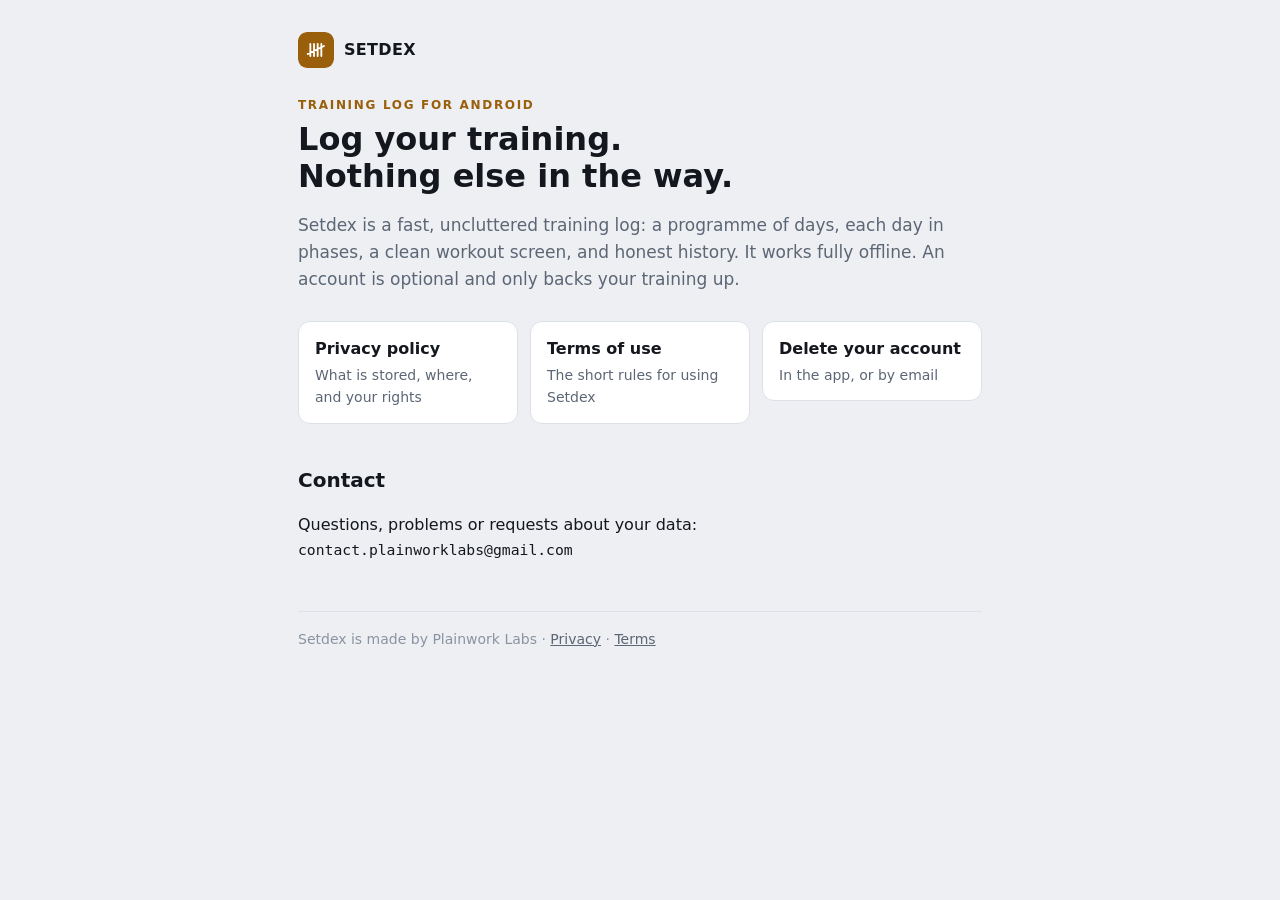
==== index.html @ b0649978 "Update Setdex pages" ====
<!doctype html>
<html lang="en">
<head>
<meta charset="utf-8">
<meta name="viewport" content="width=device-width, initial-scale=1">
<title>Setdex</title>
<meta name="description" content="Setdex — a fast, uncluttered training log for Android.">
<link rel="icon" href="mark.svg" type="image/svg+xml">
<link rel="stylesheet" href="style.css">
</head>
<body>
<main class="page">
  <header class="top"><a href="./"><img class="mark" src="mark.svg" alt=""><span class="brand">SETDEX</span></a></header>

  <p class="eyebrow">Training log for Android</p>
  <h1>Log your training. Nothing else in the way.</h1>
  <p class="lede">Setdex is a fast, uncluttered training log: a programme of days, each day in
    phases, a clean workout screen, and honest history. It works fully offline. An account is
    optional and only backs your training up.</p>

  <ul class="links">
    <li><a href="privacy.html">Privacy policy<span>What is stored, where, and your rights</span></a></li>
    <li><a href="terms.html">Terms of use<span>The short rules for using Setdex</span></a></li>
    <li><a href="delete-account.html">Delete your account<span>In the app, or by email</span></a></li>
  </ul>

  <h2>Contact</h2>
  <p>Questions, problems or requests about your data:<br>
    <span class="email">contact.plainworklabs@gmail.com</span></p>

  <footer>Setdex is made by Plainwork Labs · <a href="privacy.html">Privacy</a> · <a href="terms.html">Terms</a></footer>
</main>
</body>
</html>
---- style.css ----
/* Setdex pages — plain, fast, no third-party requests (no web fonts, no scripts,
   no analytics). Colours are the app's own (app/lib/core/theme/setdex_theme.dart). */
:root {
  color-scheme: light;
  --ground: #EDEFF3; --surface: #FFFFFF; --ink: #14171D; --muted: #5C6675;
  --faint: #8A93A1; --rule: #DCE0E7; --accent: #9A5F0B; --accent-soft: #F6E9D4;
}
@media (prefers-color-scheme: dark) {
  :root {
    color-scheme: dark;
    --ground: #0D1015; --surface: #181C23; --ink: #E9E6DF; --muted: #939CAA;
    --faint: #6F7886; --rule: #272D36; --accent: #E6A544; --accent-soft: #33260F;
  }
}
* { box-sizing: border-box; }
html { -webkit-text-size-adjust: 100%; }
body {
  margin: 0; background: var(--ground); color: var(--ink);
  font: 16px/1.6 system-ui, -apple-system, "Segoe UI", Roboto, sans-serif;
}
.page { max-width: 720px; margin: 0 auto; padding: 32px 18px 56px; }
header.top { display: flex; align-items: center; gap: 12px; margin-bottom: 28px; }
header.top a { color: inherit; text-decoration: none; display: flex; align-items: center; gap: 10px; }
.mark { width: 36px; height: 36px; border-radius: 9px; display: block; }
.brand { font-weight: 800; letter-spacing: .02em; }
.eyebrow { font-size: 12px; font-weight: 700; letter-spacing: .14em; text-transform: uppercase; color: var(--accent); margin: 0; }
h1 { font-size: 32px; line-height: 1.15; margin: 6px 0 8px; text-wrap: balance; }
h2 { font-size: 20px; margin: 36px 0 8px; text-wrap: balance; }
h3 { font-size: 16px; margin: 22px 0 4px; }
p, li { color: var(--ink); max-width: 66ch; }
.lede { color: var(--muted); font-size: 17px; }
.meta { color: var(--faint); font-size: 14px; }
a { color: var(--accent); }
ul, ol { padding-left: 22px; }
li { margin: 4px 0; }
.card { background: var(--surface); border: 1px solid var(--rule); border-radius: 14px; padding: 18px 20px; margin: 18px 0; }
.card.soft { background: var(--accent-soft); border-color: transparent; }
.card p:first-child { margin-top: 0; } .card p:last-child { margin-bottom: 0; }
.links { display: grid; grid-template-columns: repeat(auto-fit, minmax(200px, 1fr)); gap: 12px; margin: 24px 0; padding: 0; list-style: none; }
.links a { display: block; background: var(--surface); border: 1px solid var(--rule); border-radius: 12px; padding: 14px 16px; text-decoration: none; color: var(--ink); font-weight: 600; }
.links a span { display: block; font-weight: 400; color: var(--muted); font-size: 14px; margin-top: 2px; }
.links a:hover, .links a:focus-visible { border-color: var(--accent); }
.table-wrap { overflow-x: auto; }
table { border-collapse: collapse; width: 100%; font-size: 15px; margin: 12px 0; }
th, td { text-align: left; vertical-align: top; padding: 8px 10px; border-bottom: 1px solid var(--rule); }
th { color: var(--muted); font-weight: 600; font-size: 13px; }
code, .email { font-family: ui-monospace, "Cascadia Mono", Consolas, monospace; font-size: .92em; }
footer { margin-top: 48px; padding-top: 16px; border-top: 1px solid var(--rule); color: var(--faint); font-size: 14px; }
footer a { color: var(--muted); }
:focus-visible { outline: 2px solid var(--accent); outline-offset: 2px; }
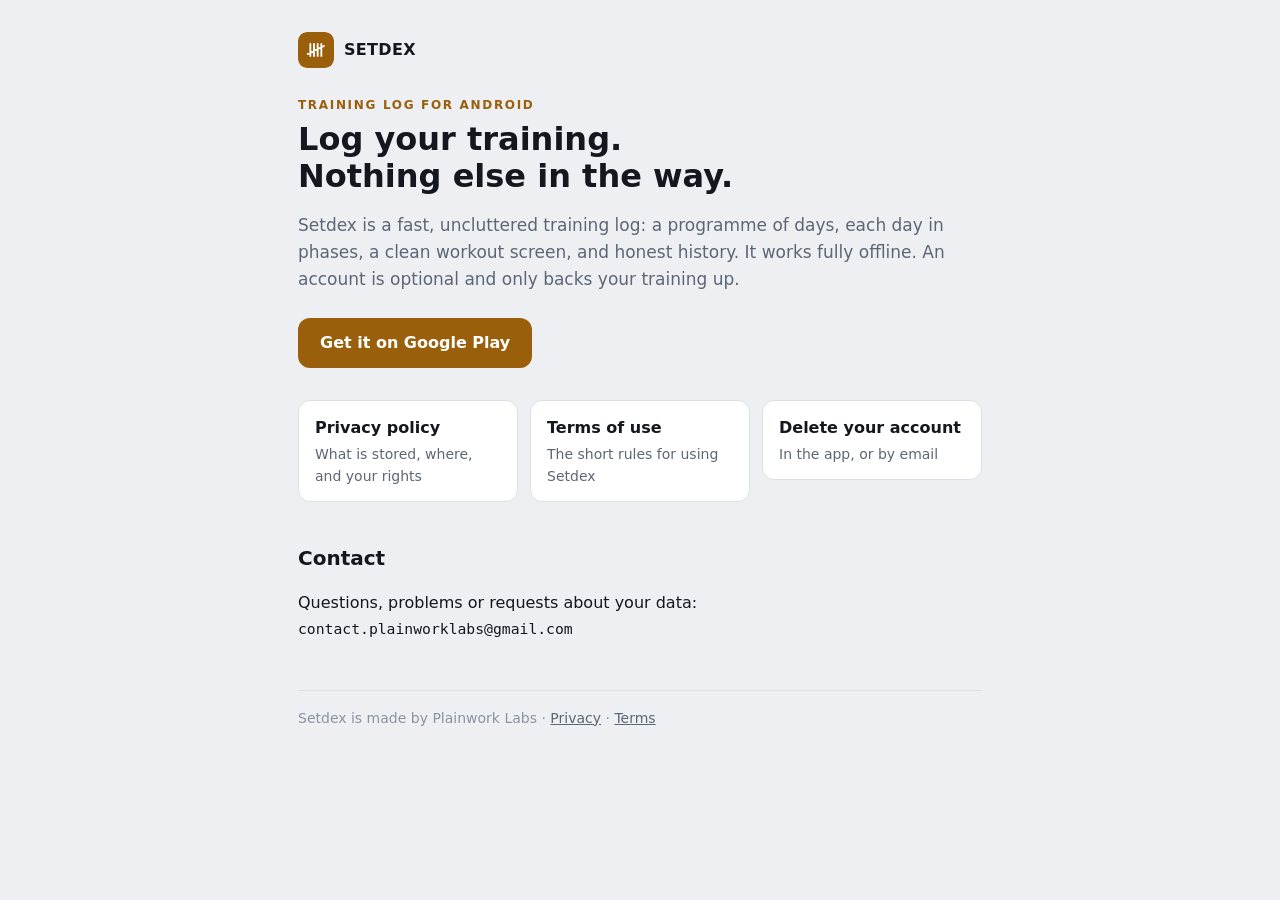
==== commit 5d8734ef: "Update Setdex pages" ====
--- a/index.html
+++ b/index.html
@@ -17,6 +17,7 @@
   <p class="lede">Setdex is a fast, uncluttered training log: a programme of days, each day in
     phases, a clean workout screen, and honest history. It works fully offline. An account is
     optional and only backs your training up.</p>
+  <p><a class="play" href="https://play.google.com/store/apps/details?id=com.getsetdex.app">Get it on Google Play</a></p>
 
   <ul class="links">
     <li><a href="privacy.html">Privacy policy<span>What is stored, where, and your rights</span></a></li>
--- a/style.css
+++ b/style.css
@@ -36,6 +36,8 @@
 .card { background: var(--surface); border: 1px solid var(--rule); border-radius: 14px; padding: 18px 20px; margin: 18px 0; }
 .card.soft { background: var(--accent-soft); border-color: transparent; }
 .card p:first-child { margin-top: 0; } .card p:last-child { margin-bottom: 0; }
+.play { display: inline-block; background: var(--accent); color: var(--surface); font-weight: 700; text-decoration: none; border-radius: 12px; padding: 12px 22px; margin: 8px 0 4px; }
+.play:hover, .play:focus-visible { filter: brightness(1.1); }
 .links { display: grid; grid-template-columns: repeat(auto-fit, minmax(200px, 1fr)); gap: 12px; margin: 24px 0; padding: 0; list-style: none; }
 .links a { display: block; background: var(--surface); border: 1px solid var(--rule); border-radius: 12px; padding: 14px 16px; text-decoration: none; color: var(--ink); font-weight: 600; }
 .links a span { display: block; font-weight: 400; color: var(--muted); font-size: 14px; margin-top: 2px; }
